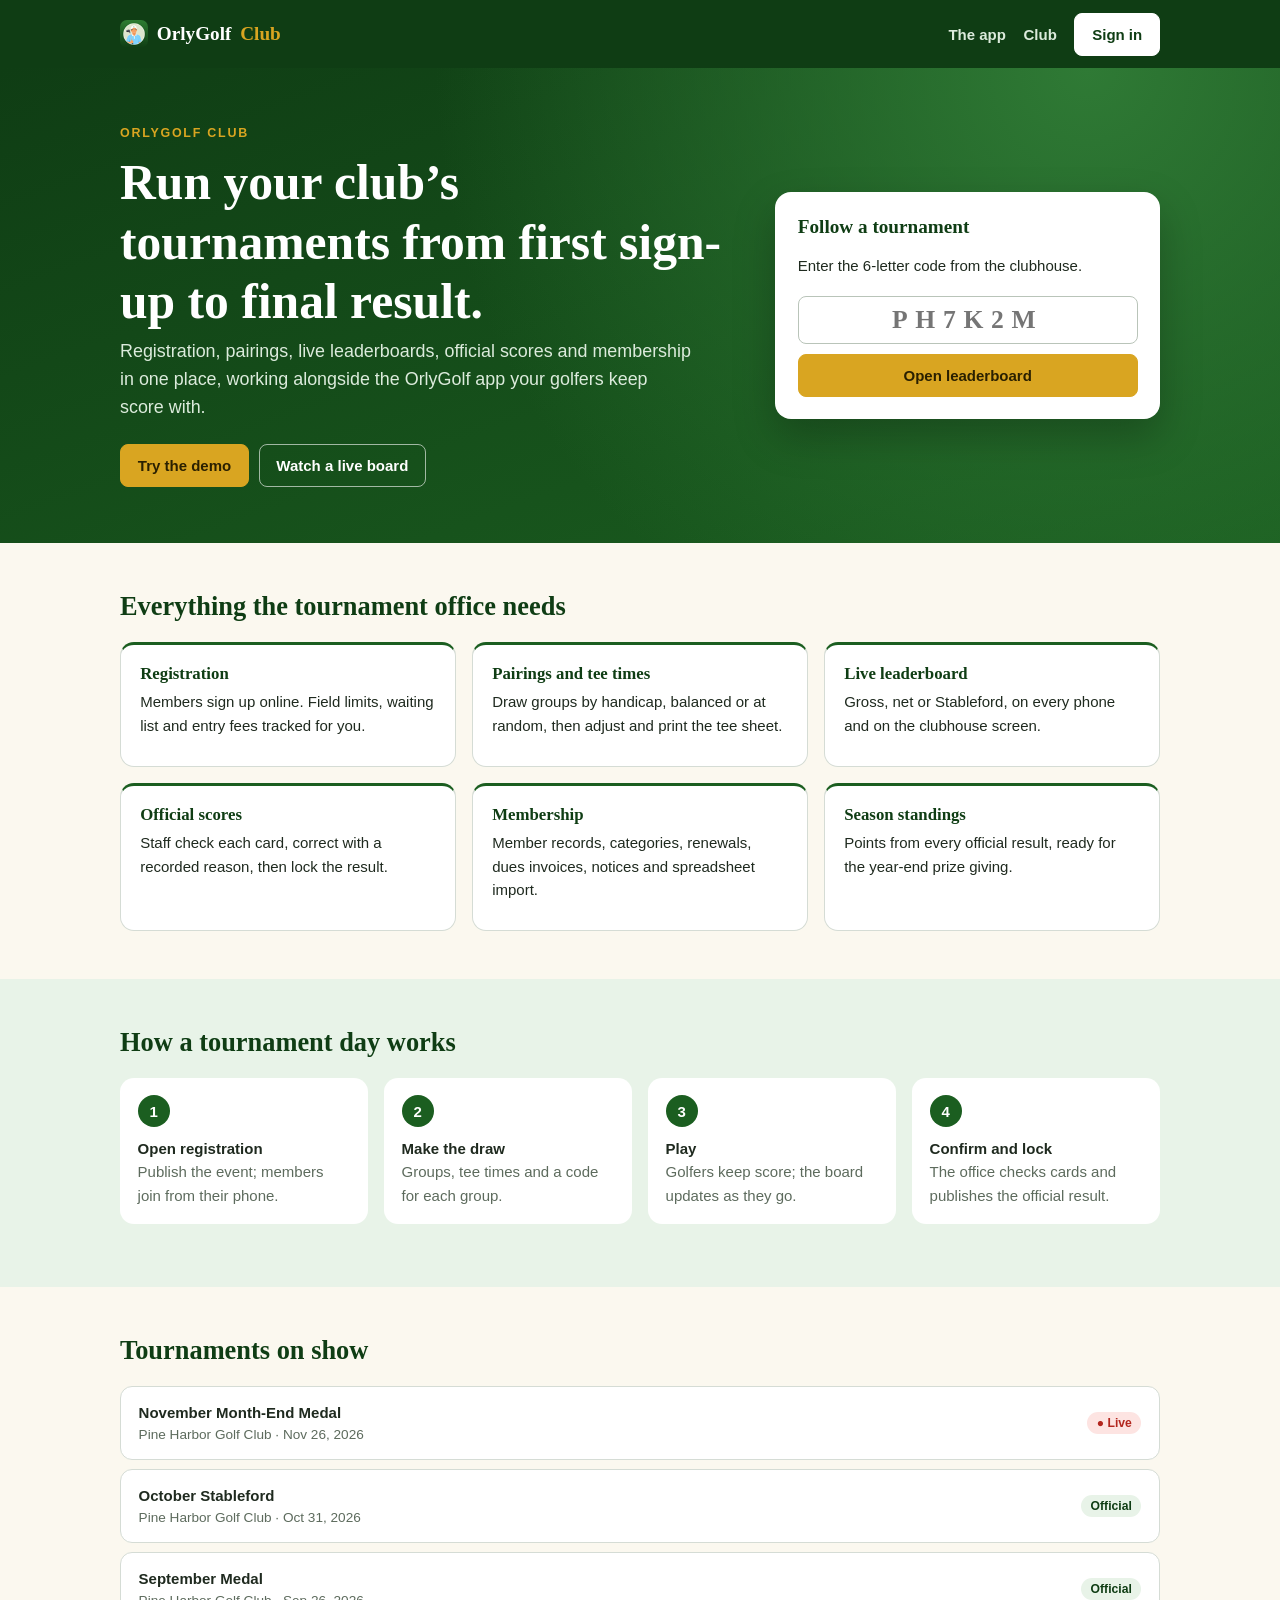
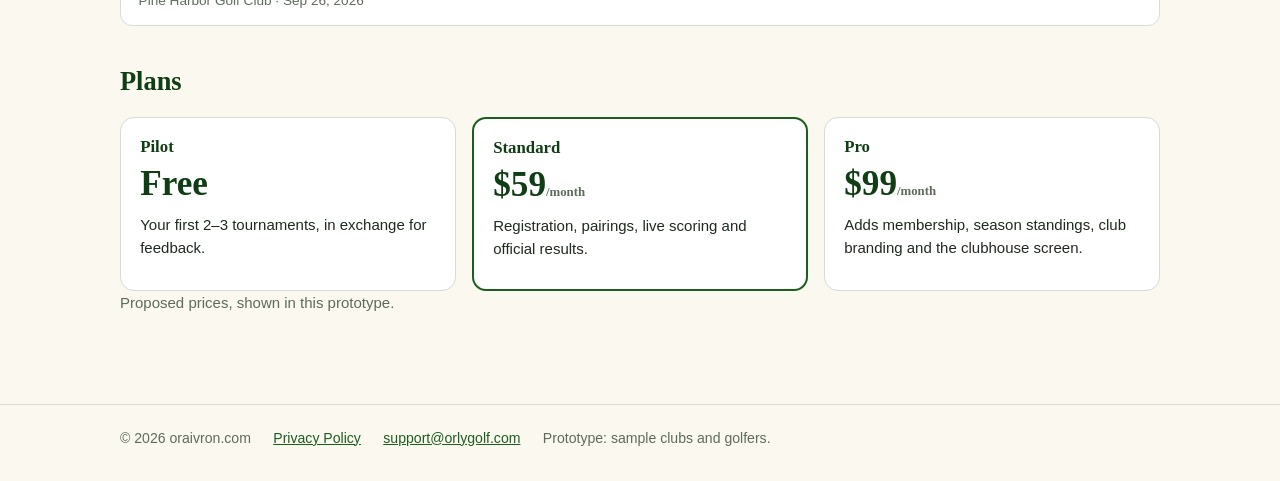
==== club/index.html @ 100352d3 "Add OrlyGolf Club prototype, site menu and home hero Co-Authored-By: Claude Sonnet 5.5 <noreply@anth" ====
<!DOCTYPE html>
<html lang="en">
<head>
  <meta charset="utf-8">
  <meta name="viewport" content="width=device-width, initial-scale=1">
  <title>OrlyGolf Club — tournaments and membership for golf clubs</title>
  <meta name="description" content="OrlyGolf Club: run club tournaments with live leaderboards and manage membership, working with the OrlyGolf app.">
  <meta name="robots" content="noindex">
  <link rel="icon" href="icon.png">
  <link rel="stylesheet" href="club.css">
</head>
<body>
  <div id="root"></div>
  <script src="app.js"></script>
</body>
</html>
---- club/club.css ----
:root { --green:#1b5e20; --green-dark:#0f3d14; --green-light:#e8f3e8; --paper:#fbf8ef; --ink:#1f2a1f; --soft:#5d6b5d; --line:#d5dcd5; --white:#fff; --gold:#d9a521; --red:#b3261e; --blue:#1a3fa8; --amber:#8a5a00;
  --serif:"Source Serif 4","Iowan Old Style","Palatino Linotype",Palatino,Georgia,serif; --sans:-apple-system,BlinkMacSystemFont,"Segoe UI",Roboto,Helvetica,Arial,sans-serif; }
* { box-sizing:border-box; }
body { margin:0; background:var(--paper); color:var(--ink); font:15px/1.55 var(--sans); }
h1,h2,h3 { font-family:var(--serif); color:var(--green-dark); line-height:1.2; margin:0 0 .4rem; }
h1 { font-size:1.9rem; } h2 { font-size:1.2rem; } h3 { font-size:1.05rem; }
p { margin:0 0 .6rem; } a { color:var(--green); } small { display:block; color:var(--soft); font-size:.8rem; }
code { background:var(--green-light); color:var(--green-dark); padding:.1rem .4rem; border-radius:5px; letter-spacing:.08em; font-size:.9em; }
.muted { color:var(--soft); } .pad { padding:0 1rem; } .error { color:var(--red); } .right { text-align:right; }
.row { display:flex; gap:.6rem; align-items:center; } .row.wrap { flex-wrap:wrap; align-items:flex-end; } .row.end { justify-content:flex-end; margin-top:1rem; }
input,select,textarea { font:inherit; color:inherit; background:var(--white); border:1px solid #b9c4b9; border-radius:8px; padding:.5rem .65rem; max-width:100%; }
input:focus-visible,select:focus-visible,textarea:focus-visible,button:focus-visible,a:focus-visible { outline:3px solid var(--gold); outline-offset:1px; }
input:disabled,select:disabled,textarea:disabled { background:#eef0ea; color:var(--soft); }
button { font:inherit; cursor:pointer; } button:disabled { cursor:not-allowed; opacity:.5; }
.btn { display:inline-block; background:var(--green); color:var(--white); border:1px solid var(--green); border-radius:8px; padding:.55rem 1.05rem; font-weight:600; text-decoration:none; white-space:nowrap; }
.btn:hover { background:var(--green-dark); color:var(--white); }
.btn.small { padding:.3rem .7rem; font-size:.87rem; } .btn.plainbtn { background:var(--white); color:var(--green-dark); border-color:#b9c4b9; } .btn.plainbtn:hover { background:var(--green-light); }
.btn.gold { background:var(--gold); border-color:var(--gold); color:#2a2000; } .btn.gold:hover { filter:brightness(1.07); }
.btn.light { background:var(--white); color:var(--green-dark); border-color:var(--white); } .btn.outline { background:transparent; border-color:rgba(255,255,255,.6); color:var(--white); }
.ghost { background:none; border:0; color:var(--green); font-weight:600; padding:.3rem .5rem; } .ghost.danger { color:var(--red); }
.linklike { background:none; border:0; padding:0; color:var(--green-dark); font-weight:600; }
.chip { border:1px solid var(--green); background:var(--white); color:var(--green); border-radius:99px; padding:.2rem .75rem; font-size:.82rem; font-weight:600; } .chip.on { background:var(--green); color:var(--white); }
.badge { display:inline-block; border-radius:99px; padding:.12rem .6rem; font-size:.76rem; font-weight:700; white-space:nowrap; } .badge::first-letter { text-transform:uppercase; }
.badge.green { background:var(--green-light); color:var(--green-dark); } .badge.grey { background:#e9ebe4; color:#4b574b; } .badge.amber { background:#fff1cc; color:var(--amber); } .badge.red { background:#fde4e2; color:var(--red); } .badge.blue { background:#e3e9fb; color:var(--blue); }
.brand { display:inline-flex; align-items:center; gap:.55rem; color:var(--white); text-decoration:none; font:700 1.2rem var(--serif); }
.brand img { border-radius:7px; } .brand em { font-style:normal; color:var(--gold); }

/* signed in */
.shell { display:grid; grid-template-columns:232px 1fr; min-height:100vh; }
aside { background:var(--green-dark); color:var(--white); padding:1.1rem .85rem; display:flex; flex-direction:column; gap:.9rem; position:sticky; top:0; height:100vh; }
.club-name { font-size:.8rem; color:#b9d4ba; margin:0; text-transform:uppercase; letter-spacing:.08em; }
aside nav { display:flex; flex-direction:column; gap:2px; }
aside nav a { color:#dcebdc; text-decoration:none; padding:.55rem .75rem; border-radius:8px; font-weight:500; white-space:nowrap; }
aside nav a:hover { background:rgba(255,255,255,.08); } aside nav a.on { background:var(--white); color:var(--green-dark); font-weight:700; }
.who { margin-top:auto; border-top:1px solid rgba(255,255,255,.18); padding-top:.8rem; display:flex; justify-content:space-between; align-items:center; gap:.5rem; }
.who small { color:#b9d4ba; } .who button { background:none; border:1px solid rgba(255,255,255,.4); color:var(--white); border-radius:8px; padding:.3rem .6rem; font-size:.82rem; white-space:nowrap; }
main { padding:1.6rem clamp(.9rem,3vw,2.2rem) 3rem; min-width:0; max-width:1240px; width:100%; }
.page-head { display:flex; justify-content:space-between; gap:1rem; align-items:flex-start; flex-wrap:wrap; margin-bottom:1.1rem; } .page-head p { color:var(--soft); margin:0; } .page-head .row { flex-wrap:wrap; }
.card { background:var(--white); border:1px solid var(--line); border-radius:14px; padding:1.1rem; margin-bottom:1rem; box-shadow:0 1px 2px rgba(15,61,20,.05); min-width:0; }
.card.flush { padding:0; overflow:hidden; } .card.flush>.card-head { padding:.85rem 1.1rem; margin:0; border-bottom:1px solid var(--line); }
.card-head { display:flex; justify-content:space-between; align-items:center; gap:.75rem; margin-bottom:.75rem; flex-wrap:wrap; } .card-head h2 { margin:0; } .card-head .row { flex-wrap:wrap; }
.stats { display:grid; grid-template-columns:repeat(auto-fit,minmax(160px,1fr)); gap:.8rem; margin-bottom:1rem; }
.stat { background:var(--white); border:1px solid var(--line); border-top:3px solid var(--green); border-radius:12px; padding:.75rem .95rem; }
.stat span { color:var(--soft); font-size:.82rem; } .stat strong { display:block; font:700 1.65rem var(--serif); color:var(--green-dark); }
.grid { display:grid; gap:1rem; align-items:start; } .grid.two { grid-template-columns:repeat(auto-fit,minmax(min(430px,100%),1fr)); } .grid.three { grid-template-columns:repeat(auto-fill,minmax(250px,1fr)); } .grid .card { margin:0; } .grid { margin-bottom:1rem; }
.table-wrap { overflow-x:auto; }
table { width:100%; border-collapse:collapse; }
th { text-align:left; font-size:.74rem; text-transform:uppercase; letter-spacing:.05em; color:var(--soft); background:#f5f6ef; padding:.5rem .8rem; white-space:nowrap; }
td { padding:.55rem .8rem; border-top:1px solid #e6ebe4; vertical-align:middle; }
tr.tap { cursor:pointer; } tr.tap:hover td { background:var(--green-light); } tr.mine td { background:#fff6da; }
.num { text-align:right; } .pos { font-weight:700; color:var(--green-dark); white-space:nowrap; } .score { font:700 1.05rem var(--serif); } .score.under { color:var(--red); }
.empty { text-align:center; color:var(--soft); padding:1.4rem; }
.nines { overflow-x:auto; } table.mini { font-size:.82rem; margin:.25rem 0; table-layout:fixed; min-width:420px; } .mini th,.mini td { text-align:center; padding:.25rem .1rem; border:1px solid var(--line); text-transform:none; letter-spacing:0; } .mini tr>th:first-child { width:52px; }
.mini span { display:inline-block; min-width:1.55em; line-height:1.5em; } .birdie { border:1.5px solid var(--red); border-radius:99px; color:var(--red); } .eagle { border:3px double var(--red); border-radius:99px; color:var(--red); } .bogey { border:1.5px solid var(--blue); color:var(--blue); } .double { border:3px double var(--blue); color:var(--blue); }
table.card-edit { min-width:900px; } .card-edit input { width:100%; padding:.25rem .1rem; text-align:center; border:0; -moz-appearance:textfield; appearance:textfield; } .card-edit input::-webkit-inner-spin-button { display:none; }
.tabs { display:flex; gap:.25rem; overflow-x:auto; border-bottom:2px solid var(--line); margin-bottom:1rem; }
.tabs button { background:none; border:0; border-bottom:3px solid transparent; margin-bottom:-2px; padding:.6rem .85rem; font-weight:600; color:var(--soft); white-space:nowrap; } .tabs button[aria-selected=true] { color:var(--green-dark); border-color:var(--green); }
.progress { display:flex; list-style:none; padding:0; margin:0 0 1rem; gap:3px; overflow-x:auto; } .progress li { flex:1; text-align:center; padding:.4rem .6rem; font-size:.78rem; font-weight:600; background:#e9ebe4; color:var(--soft); white-space:nowrap; border-radius:6px; } .progress li.done { background:var(--green-light); color:var(--green-dark); } .progress li.now { background:var(--green); color:var(--white); }
.notice { background:#fff4d6; border:1px solid #ecd28a; color:#5c3d00; border-radius:10px; padding:.65rem .9rem; margin-bottom:1rem; display:flex; flex-wrap:wrap; gap:.4rem 1rem; align-items:center; }
.sim { display:flex; justify-content:space-between; flex-wrap:wrap; gap:.6rem; align-items:center; border:1.5px dashed var(--gold); background:#fffaea; border-radius:10px; padding:.65rem .9rem; margin-bottom:1rem; }
.bar { height:8px; background:#e3e8df; border-radius:9px; overflow:hidden; min-width:90px; } .bar i { display:block; height:100%; background:var(--green); }
.timeline,.plain { list-style:none; padding:0; margin:0; } .timeline li { padding:.5rem 0 .5rem .9rem; border-left:3px solid var(--green-light); } .timeline span { display:block; color:var(--soft); font-size:.8rem; }
.plain li { display:flex; justify-content:space-between; gap:.5rem; align-items:center; padding:.4rem 0; border-top:1px solid #e6ebe4; } .plain small { display:inline; }
.group-code { margin:.7rem 0 0; font-size:.85rem; color:var(--soft); }
.field { display:flex; flex-direction:column; gap:.25rem; margin-bottom:.4rem; } .field>span { font-size:.82rem; font-weight:600; color:var(--soft); }
.form-grid { display:grid; grid-template-columns:repeat(auto-fill,minmax(200px,1fr)); gap:.5rem .9rem; align-items:end; } .form-grid .check,.form-grid .error { grid-column:1/-1; } .form-grid .btn { justify-self:start; margin-bottom:.4rem; }
.check { display:flex; gap:.55rem; align-items:center; padding:.35rem 0; } .tiny { width:5rem; }
.filters { display:flex; gap:.6rem; flex-wrap:wrap; padding:.75rem 1.1rem; border-bottom:1px solid var(--line); } .filters input[type=search] { flex:1; min-width:200px; }
.scrim { position:fixed; inset:0; background:rgba(10,30,12,.55); display:grid; place-items:center; padding:1rem; z-index:20; } .modal { background:var(--white); border-radius:16px; padding:1.25rem; width:min(760px,100%); max-height:90vh; overflow:auto; } .modal textarea { width:100%; margin:.6rem 0; }
.score-block { border-top:1px solid var(--line); padding:.7rem 0; } .score-inputs { display:grid; grid-template-columns:repeat(9,1fr); gap:5px; } .score-inputs label { text-align:center; font-size:.75rem; font-weight:700; } .score-inputs small { font-size:.66rem; font-weight:400; } .score-inputs input { width:100%; text-align:center; padding:.35rem 0; font-weight:700; }
.demo-note { font-size:.78rem; color:var(--soft); text-align:center; margin-top:2rem; }
.section { margin-top:1.4rem; }
.tee { background:var(--green-light); border-radius:8px; padding:.55rem .8rem; }
.hole-nav { display:flex; justify-content:space-between; align-items:center; text-align:center; margin-bottom:.8rem; } .hole-nav strong { display:block; font:700 1.5rem var(--serif); } .hole-nav span { color:var(--soft); } .hole-nav .btn { font-size:1.5rem; line-height:1; padding:.5rem 1.1rem; }
.stepper { display:flex; justify-content:space-between; align-items:center; gap:.7rem; padding:.6rem 0; border-top:1px solid var(--line); font-weight:600; } .stepper div { display:flex; gap:.4rem; } .stepper button { width:3rem; height:3rem; border-radius:10px; border:1px solid #b9c4b9; background:var(--white); font-size:1.4rem; } .stepper .value { background:var(--paper); font:700 1.5rem var(--serif); color:var(--blue); }
.wide-btn { width:100%; padding:.8rem; }
.member-card { background:linear-gradient(135deg,var(--green-dark),var(--green)); color:var(--white); border-radius:18px; padding:1.4rem; max-width:430px; margin-bottom:1rem; box-shadow:0 8px 24px rgba(15,61,20,.25); } .member-card h2 { color:var(--white); font-size:1.7rem; margin:.8rem 0 1rem; } .member-card p { color:var(--gold); font-weight:700; margin:0; } .member-card div { display:flex; justify-content:space-between; gap:.5rem; flex-wrap:wrap; font-size:.85rem; text-transform:capitalize; }

/* public */
.wide { max-width:1080px; margin:0 auto; padding:0 1.25rem; }
.top { background:var(--green-dark); padding:.8rem 0; } .top .wide { display:flex; justify-content:space-between; align-items:center; gap:1rem; } .top nav { display:flex; gap:1.1rem; align-items:center; } .top nav a:not(.btn) { color:#dcebdc; text-decoration:none; font-weight:600; }
.hero { background:radial-gradient(circle at 85% 0,#2f7a35 0,transparent 55%),linear-gradient(160deg,var(--green-dark),var(--green)); color:var(--white); padding:3.5rem 0; }
.hero-grid { display:grid; grid-template-columns:1.6fr 1fr; gap:2.5rem; align-items:center; } .hero h1 { color:var(--white); font-size:clamp(2rem,4.5vw,3.1rem); } .lede { font-size:1.12rem; color:#dcebdc; max-width:36rem; margin-bottom:1.4rem; }
.eyebrow { color:var(--gold); text-transform:uppercase; letter-spacing:.14em; font-weight:700; font-size:.78rem; }
.code-box { background:var(--white); color:var(--ink); border-radius:16px; padding:1.4rem; display:flex; flex-direction:column; gap:.6rem; box-shadow:0 18px 40px rgba(0,0,0,.25); } .code-box input { font:700 1.6rem var(--serif); letter-spacing:.3em; text-align:center; width:100%; }
.band { padding:3rem 0; } .band.alt { background:var(--green-light); } .band h2 { font-size:1.65rem; margin-bottom:1.2rem; }
.features-grid,.plans { display:grid; grid-template-columns:repeat(auto-fit,minmax(260px,1fr)); gap:1rem; }
.features-grid article,.plans article { background:var(--white); border:1px solid var(--line); border-radius:14px; padding:1.2rem; } .features-grid article { border-top:3px solid var(--green); }
.plans .featured { border:2px solid var(--green); } .price { font:700 2.2rem var(--serif); color:var(--green-dark); } .price small { display:inline; }
.steps { display:grid; grid-template-columns:repeat(auto-fit,minmax(200px,1fr)); gap:1rem; padding:0; list-style:none; counter-reset:s; } .steps li { counter-increment:s; background:var(--white); border-radius:14px; padding:1.1rem; } .steps li::before { content:counter(s); display:grid; place-items:center; width:2rem; height:2rem; border-radius:99px; background:var(--green); color:var(--white); font-weight:700; margin-bottom:.6rem; } .steps b { display:block; } .steps span { color:var(--soft); }
.event-list { display:grid; gap:.6rem; margin-bottom:2.5rem; } .event { display:flex; justify-content:space-between; align-items:center; gap:1rem; background:var(--white); border:1px solid var(--line); border-radius:12px; padding:.85rem 1.1rem; text-decoration:none; color:var(--ink); } .event:hover { border-color:var(--green); } .event span:not(.badge) { display:block; color:var(--soft); font-size:.85rem; }
.event-head { background:var(--green); color:var(--white); padding:1.6rem 0; margin-bottom:1rem; } .event-head h1 { color:var(--white); }
.login { display:grid; grid-template-columns:repeat(auto-fit,minmax(300px,1fr)); gap:1rem; padding-top:2rem; padding-bottom:2rem; align-items:start; } .login form .btn { margin-top:.4rem; }
.demo-list { display:grid; gap:.5rem; margin-bottom:.8rem; } .demo-list button { display:flex; justify-content:space-between; align-items:center; gap:.8rem; text-align:left; background:var(--paper); border:1px solid var(--line); border-radius:10px; padding:.65rem .85rem; } .demo-list button:hover { border-color:var(--green); background:var(--green-light); }
.site-foot { border-top:1px solid var(--line); padding:1.4rem 0 2rem; margin-top:2rem; color:var(--soft); font-size:.88rem; } .site-foot .wide { display:flex; gap:.6rem 1.4rem; flex-wrap:wrap; }

/* clubhouse screen */
.tv { position:fixed; inset:0; overflow:auto; background:#0a2a0e; color:var(--white); padding:2.5vh 3vw; display:flex; flex-direction:column; font-size:clamp(14px,2.5vh,34px); }
.tv header,.tv footer { display:flex; justify-content:space-between; align-items:center; gap:1rem; } .tv h1 { color:var(--white); font-size:2em; margin:0; } .tv header p { color:var(--gold); text-transform:uppercase; letter-spacing:.14em; margin:0; font-weight:700; } .tv-side { display:flex; gap:1rem; align-items:center; font-weight:700; }
.tv table { margin:2vh 0; font-size:1.2em; } .tv th { background:transparent; color:#9fc4a1; font-size:.6em; } .tv td { border-top:1px solid rgba(255,255,255,.14); padding:.28em .6em; } .tv td:first-child { color:var(--gold); font-weight:700; } .tv .big { font:700 1.2em var(--serif); } .tv th:nth-child(n+3),.tv td:nth-child(n+3) { text-align:right; }
.tv footer { margin-top:auto; color:#b9d4ba; font-size:.75em; flex-wrap:wrap; } .tv footer a { color:#b9d4ba; }

.print-only { display:none; }
@media (max-width:820px) {
  .shell { display:block; }
  aside { position:static; height:auto; padding:.75rem .85rem; gap:.5rem; }
  aside nav { flex-direction:row; overflow-x:auto; }
  .who { margin:0; border:0; padding:0; position:absolute; right:.85rem; top:.7rem; } .who>span { display:none; }
  .hero-grid { grid-template-columns:1fr; } .hero { padding:2.2rem 0; }
  .hide-sm { display:none; } th,td { padding-left:.5rem; padding-right:.5rem; }
  .score-inputs { grid-template-columns:repeat(6,1fr); }
}
@media print {
  aside,.tabs,.progress,.page-head .row,.card-head .row,button,select,.demo-note,.sim,.notice { display:none !important; }
  .shell { display:block; } body { background:#fff; } .card:has(>.row.wrap) { display:none; } .print-only { display:block; padding:.5rem .8rem; } .grid.three { grid-template-columns:1fr 1fr; } .card { break-inside:avoid; box-shadow:none; }
}
@media (max-width:480px) {
  .top .wide { padding:0 .8rem; gap:.5rem; } .top .brand { font-size:1.05rem; gap:.4rem; white-space:nowrap; } .top nav { gap:.6rem; font-size:.85rem; } .top nav a:first-child:not(:nth-last-child(2)) { display:none; } .top .btn { padding:.4rem .6rem; }
}
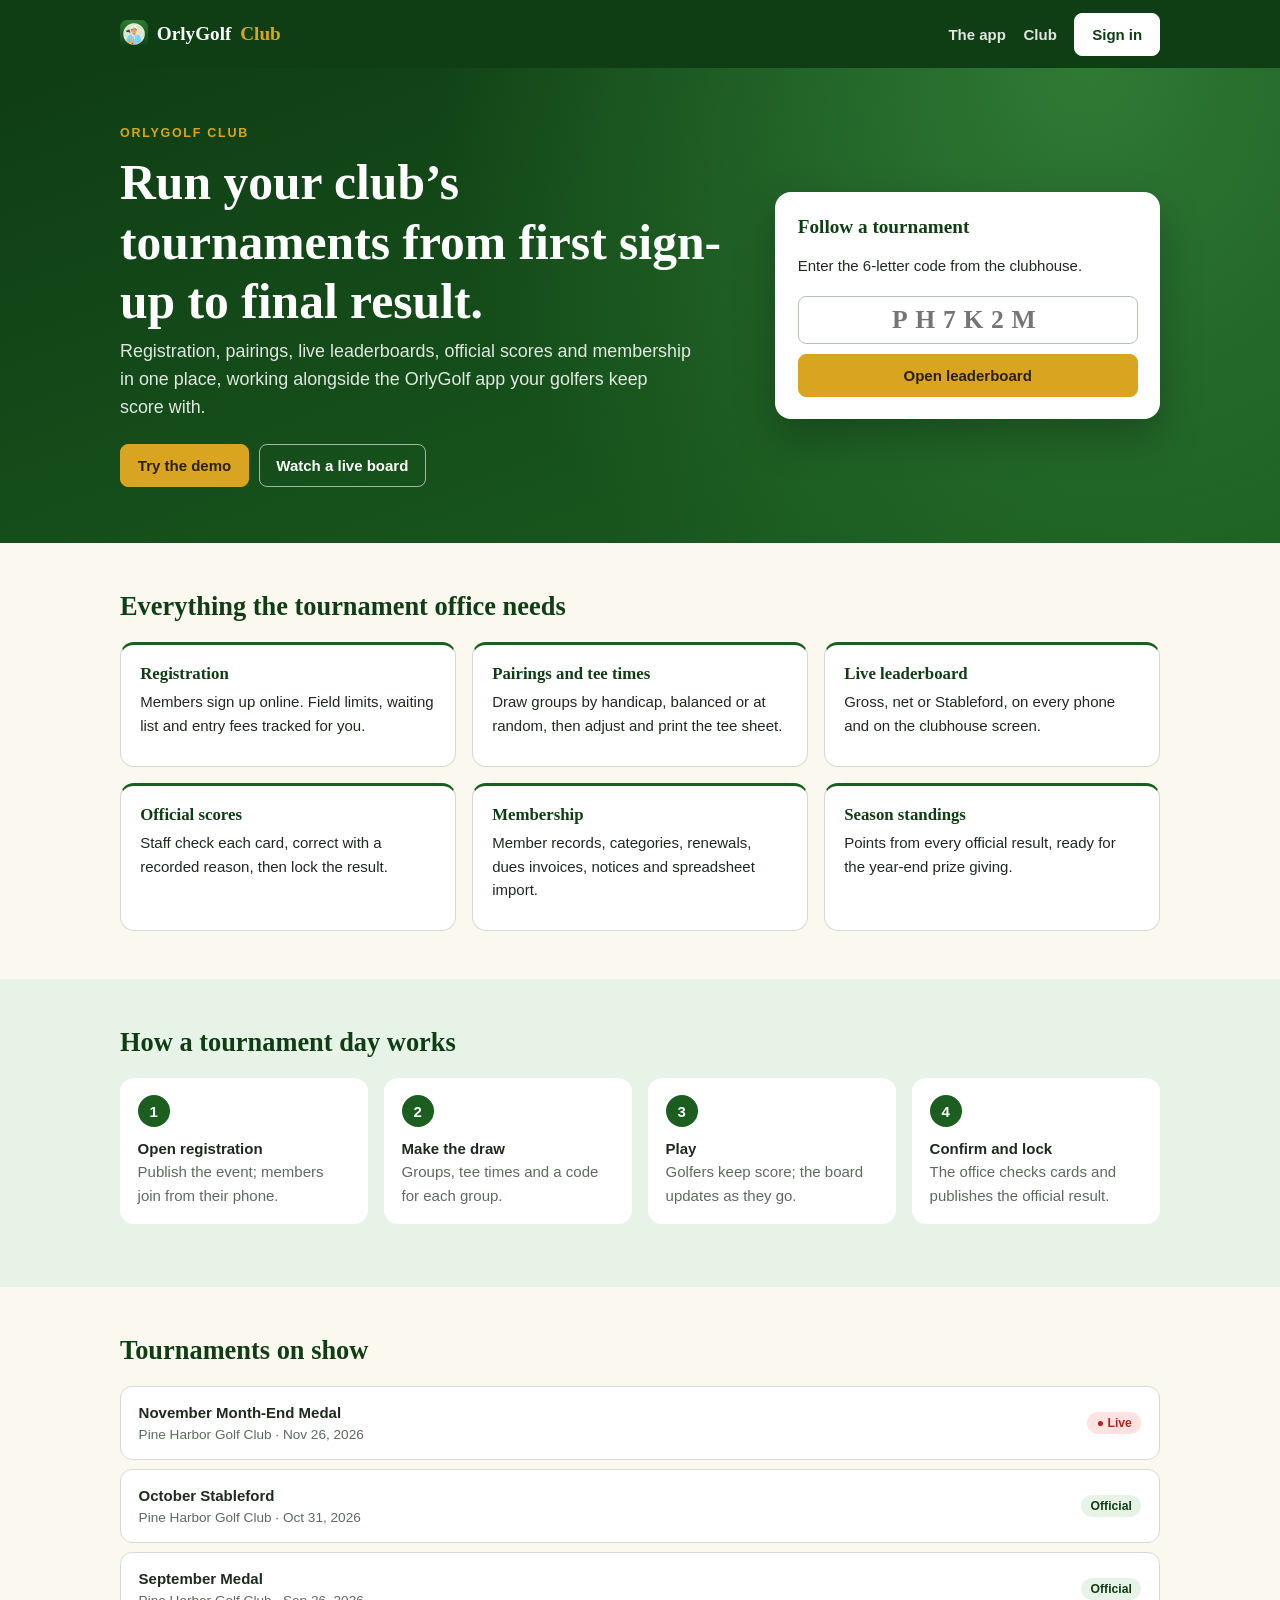
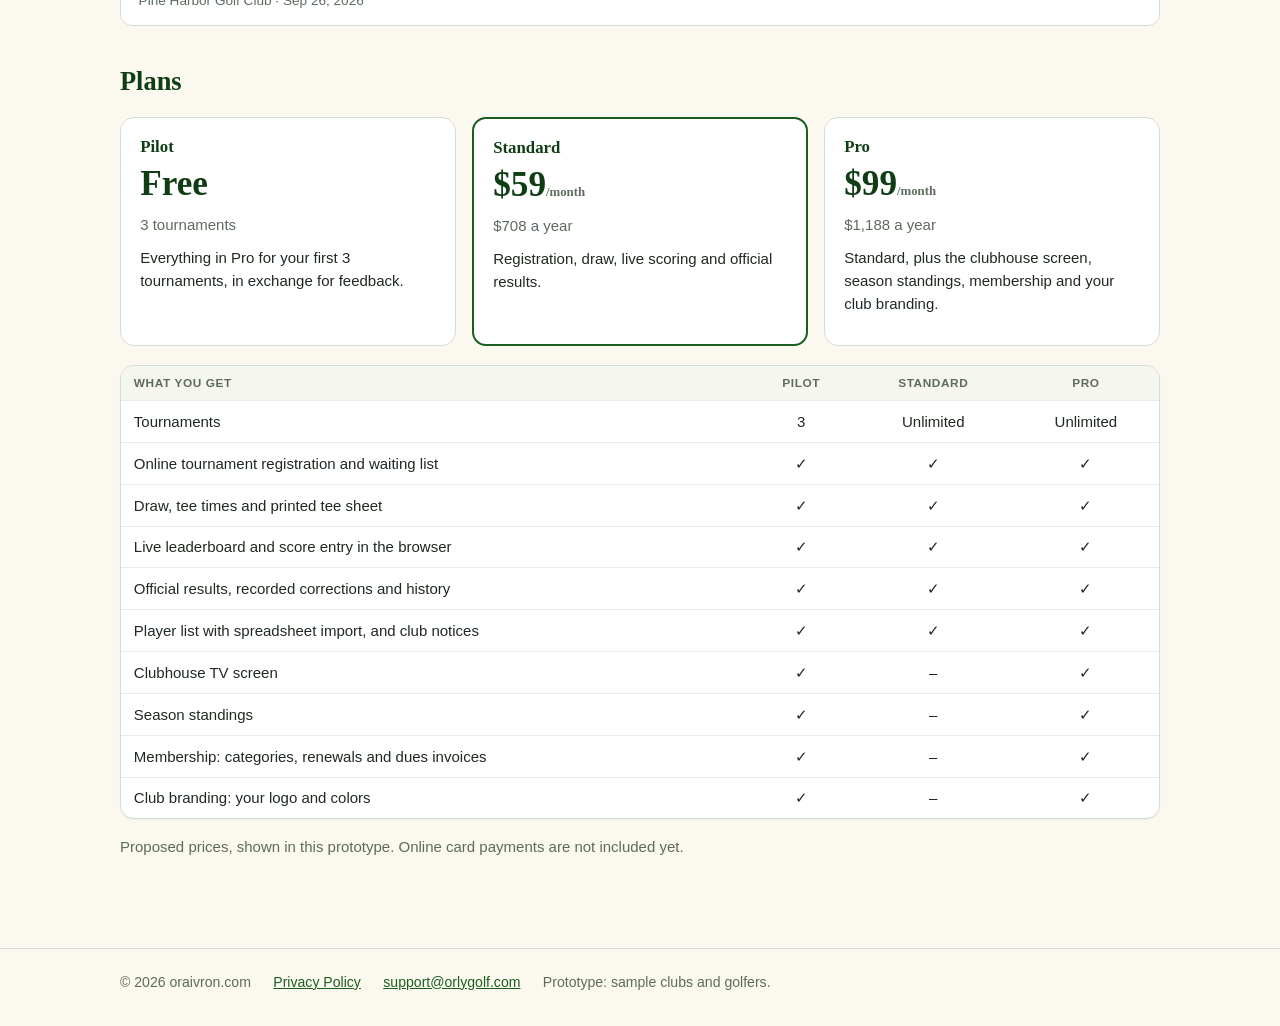
==== commit 4f6a48f9: "Club: plans control features, club branding, pricing comparison Co-Authored-By: Claude Sonnet 5.5 <n" ====
--- a/club/index.html
+++ b/club/index.html
@@ -7,10 +7,10 @@
   <meta name="description" content="OrlyGolf Club: run club tournaments with live leaderboards and manage membership, working with the OrlyGolf app.">
   <meta name="robots" content="noindex">
   <link rel="icon" href="icon.png">
-  <link rel="stylesheet" href="club.css">
+  <link rel="stylesheet" href="club.css?v=e9f1cda8">
 </head>
 <body>
   <div id="root"></div>
-  <script src="app.js"></script>
+  <script src="app.js?v=285fde5b"></script>
 </body>
 </html>
--- a/club/club.css
+++ b/club/club.css
@@ -28,12 +28,12 @@
 /* signed in */
 .shell { display:grid; grid-template-columns:232px 1fr; min-height:100vh; }
 aside { background:var(--green-dark); color:var(--white); padding:1.1rem .85rem; display:flex; flex-direction:column; gap:.9rem; position:sticky; top:0; height:100vh; }
-.club-name { font-size:.8rem; color:#b9d4ba; margin:0; text-transform:uppercase; letter-spacing:.08em; }
+.club-name { font-size:.8rem; color:rgba(255,255,255,.72); margin:0; text-transform:uppercase; letter-spacing:.08em; }
 aside nav { display:flex; flex-direction:column; gap:2px; }
-aside nav a { color:#dcebdc; text-decoration:none; padding:.55rem .75rem; border-radius:8px; font-weight:500; white-space:nowrap; }
+aside nav a { color:rgba(255,255,255,.87); text-decoration:none; padding:.55rem .75rem; border-radius:8px; font-weight:500; white-space:nowrap; }
 aside nav a:hover { background:rgba(255,255,255,.08); } aside nav a.on { background:var(--white); color:var(--green-dark); font-weight:700; }
 .who { margin-top:auto; border-top:1px solid rgba(255,255,255,.18); padding-top:.8rem; display:flex; justify-content:space-between; align-items:center; gap:.5rem; }
-.who small { color:#b9d4ba; } .who button { background:none; border:1px solid rgba(255,255,255,.4); color:var(--white); border-radius:8px; padding:.3rem .6rem; font-size:.82rem; white-space:nowrap; }
+.who small { color:rgba(255,255,255,.72); } .who button { background:none; border:1px solid rgba(255,255,255,.4); color:var(--white); border-radius:8px; padding:.3rem .6rem; font-size:.82rem; white-space:nowrap; }
 main { padding:1.6rem clamp(.9rem,3vw,2.2rem) 3rem; min-width:0; max-width:1240px; width:100%; }
 .page-head { display:flex; justify-content:space-between; gap:1rem; align-items:flex-start; flex-wrap:wrap; margin-bottom:1.1rem; } .page-head p { color:var(--soft); margin:0; } .page-head .row { flex-wrap:wrap; }
 .card { background:var(--white); border:1px solid var(--line); border-radius:14px; padding:1.1rem; margin-bottom:1rem; box-shadow:0 1px 2px rgba(15,61,20,.05); min-width:0; }
@@ -78,9 +78,9 @@
 
 /* public */
 .wide { max-width:1080px; margin:0 auto; padding:0 1.25rem; }
-.top { background:var(--green-dark); padding:.8rem 0; } .top .wide { display:flex; justify-content:space-between; align-items:center; gap:1rem; } .top nav { display:flex; gap:1.1rem; align-items:center; } .top nav a:not(.btn) { color:#dcebdc; text-decoration:none; font-weight:600; }
+.top { background:var(--green-dark); padding:.8rem 0; } .top .wide { display:flex; justify-content:space-between; align-items:center; gap:1rem; } .top nav { display:flex; gap:1.1rem; align-items:center; } .top nav a:not(.btn) { color:rgba(255,255,255,.87); text-decoration:none; font-weight:600; }
 .hero { background:radial-gradient(circle at 85% 0,#2f7a35 0,transparent 55%),linear-gradient(160deg,var(--green-dark),var(--green)); color:var(--white); padding:3.5rem 0; }
-.hero-grid { display:grid; grid-template-columns:1.6fr 1fr; gap:2.5rem; align-items:center; } .hero h1 { color:var(--white); font-size:clamp(2rem,4.5vw,3.1rem); } .lede { font-size:1.12rem; color:#dcebdc; max-width:36rem; margin-bottom:1.4rem; }
+.hero-grid { display:grid; grid-template-columns:1.6fr 1fr; gap:2.5rem; align-items:center; } .hero h1 { color:var(--white); font-size:clamp(2rem,4.5vw,3.1rem); } .lede { font-size:1.12rem; color:rgba(255,255,255,.87); max-width:36rem; margin-bottom:1.4rem; }
 .eyebrow { color:var(--gold); text-transform:uppercase; letter-spacing:.14em; font-weight:700; font-size:.78rem; }
 .code-box { background:var(--white); color:var(--ink); border-radius:16px; padding:1.4rem; display:flex; flex-direction:column; gap:.6rem; box-shadow:0 18px 40px rgba(0,0,0,.25); } .code-box input { font:700 1.6rem var(--serif); letter-spacing:.3em; text-align:center; width:100%; }
 .band { padding:3rem 0; } .band.alt { background:var(--green-light); } .band h2 { font-size:1.65rem; margin-bottom:1.2rem; }
@@ -95,13 +95,18 @@
 .site-foot { border-top:1px solid var(--line); padding:1.4rem 0 2rem; margin-top:2rem; color:var(--soft); font-size:.88rem; } .site-foot .wide { display:flex; gap:.6rem 1.4rem; flex-wrap:wrap; }
 
 /* clubhouse screen */
-.tv { position:fixed; inset:0; overflow:auto; background:#0a2a0e; color:var(--white); padding:2.5vh 3vw; display:flex; flex-direction:column; font-size:clamp(14px,2.5vh,34px); }
+.tv { position:fixed; inset:0; overflow:auto; background:var(--tv,#0a2a0e); color:var(--white); padding:2.5vh 3vw; display:flex; flex-direction:column; font-size:clamp(14px,2.5vh,34px); }
 .tv header,.tv footer { display:flex; justify-content:space-between; align-items:center; gap:1rem; } .tv h1 { color:var(--white); font-size:2em; margin:0; } .tv header p { color:var(--gold); text-transform:uppercase; letter-spacing:.14em; margin:0; font-weight:700; } .tv-side { display:flex; gap:1rem; align-items:center; font-weight:700; }
-.tv table { margin:2vh 0; font-size:1.2em; } .tv th { background:transparent; color:#9fc4a1; font-size:.6em; } .tv td { border-top:1px solid rgba(255,255,255,.14); padding:.28em .6em; } .tv td:first-child { color:var(--gold); font-weight:700; } .tv .big { font:700 1.2em var(--serif); } .tv th:nth-child(n+3),.tv td:nth-child(n+3) { text-align:right; }
-.tv footer { margin-top:auto; color:#b9d4ba; font-size:.75em; flex-wrap:wrap; } .tv footer a { color:#b9d4ba; }
+.tv table { margin:2vh 0; font-size:1.2em; } .tv th { background:transparent; color:rgba(255,255,255,.65); font-size:.6em; } .tv td { border-top:1px solid rgba(255,255,255,.14); padding:.28em .6em; } .tv td:first-child { color:var(--gold); font-weight:700; } .tv .big { font:700 1.2em var(--serif); } .tv th:nth-child(n+3),.tv td:nth-child(n+3) { text-align:right; }
+.tv footer { margin-top:auto; color:rgba(255,255,255,.72); font-size:.75em; flex-wrap:wrap; } .tv footer a { color:rgba(255,255,255,.72); }
 
+.club-logo { max-height:54px; max-width:150px; object-fit:contain; background:#fff; border-radius:8px; padding:4px; }
+.club-id { display:flex; flex-direction:column; align-items:flex-start; gap:.5rem; } .event-head .club-logo { margin-bottom:.6rem; display:block; } .tv header .club-logo { max-height:9vh; max-width:16vw; } .tv-title { margin-right:auto; }
+.member-card .club-logo { margin-bottom:.6rem; display:block; } input[type=color] { width:5rem; height:2.5rem; padding:.2rem; }
+.compare { margin-top:1.2rem; } .compare td:nth-child(n+2), .compare th:nth-child(n+2) { text-align:center; } .compare td:first-child { min-width:11rem; }
 .print-only { display:none; }
 @media (max-width:820px) {
+  .club-id { flex-direction:row; align-items:center; } .club-id .club-logo { max-height:34px; }
   .shell { display:block; }
   aside { position:static; height:auto; padding:.75rem .85rem; gap:.5rem; }
   aside nav { flex-direction:row; overflow-x:auto; }
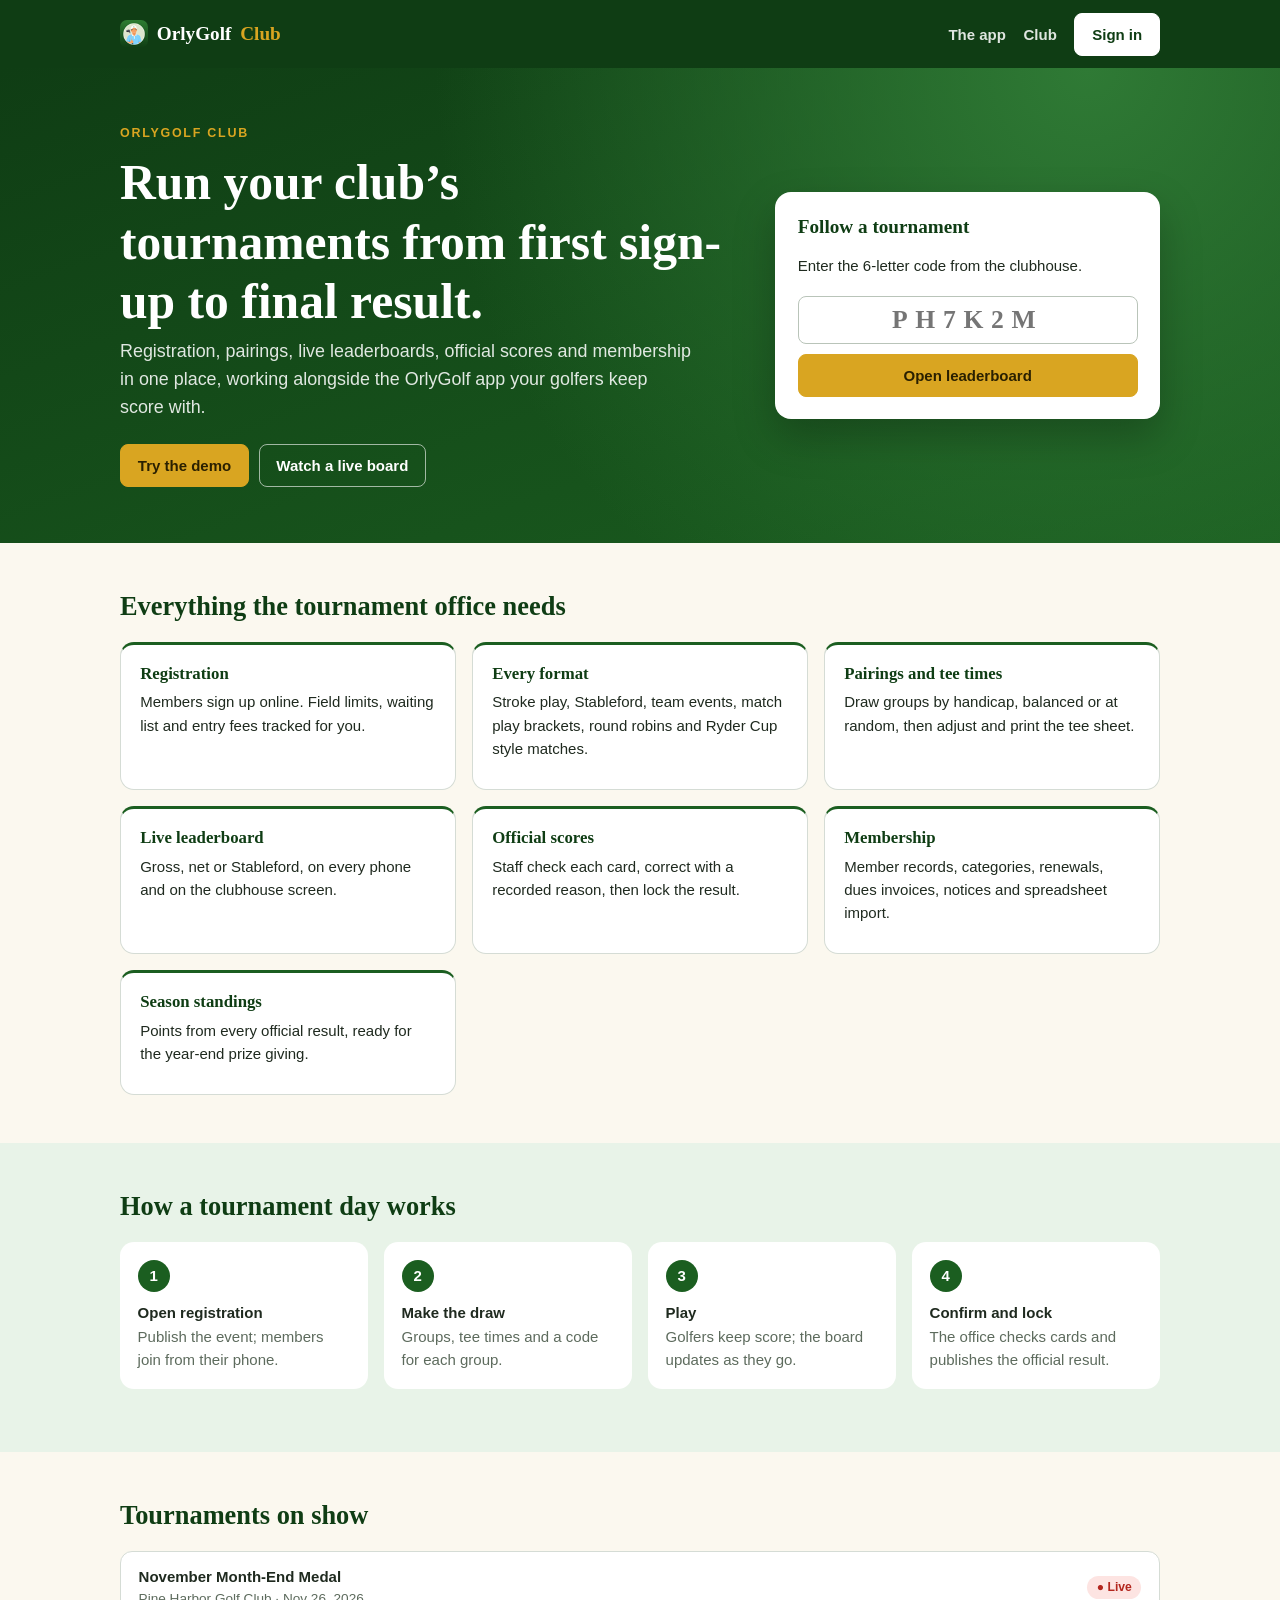
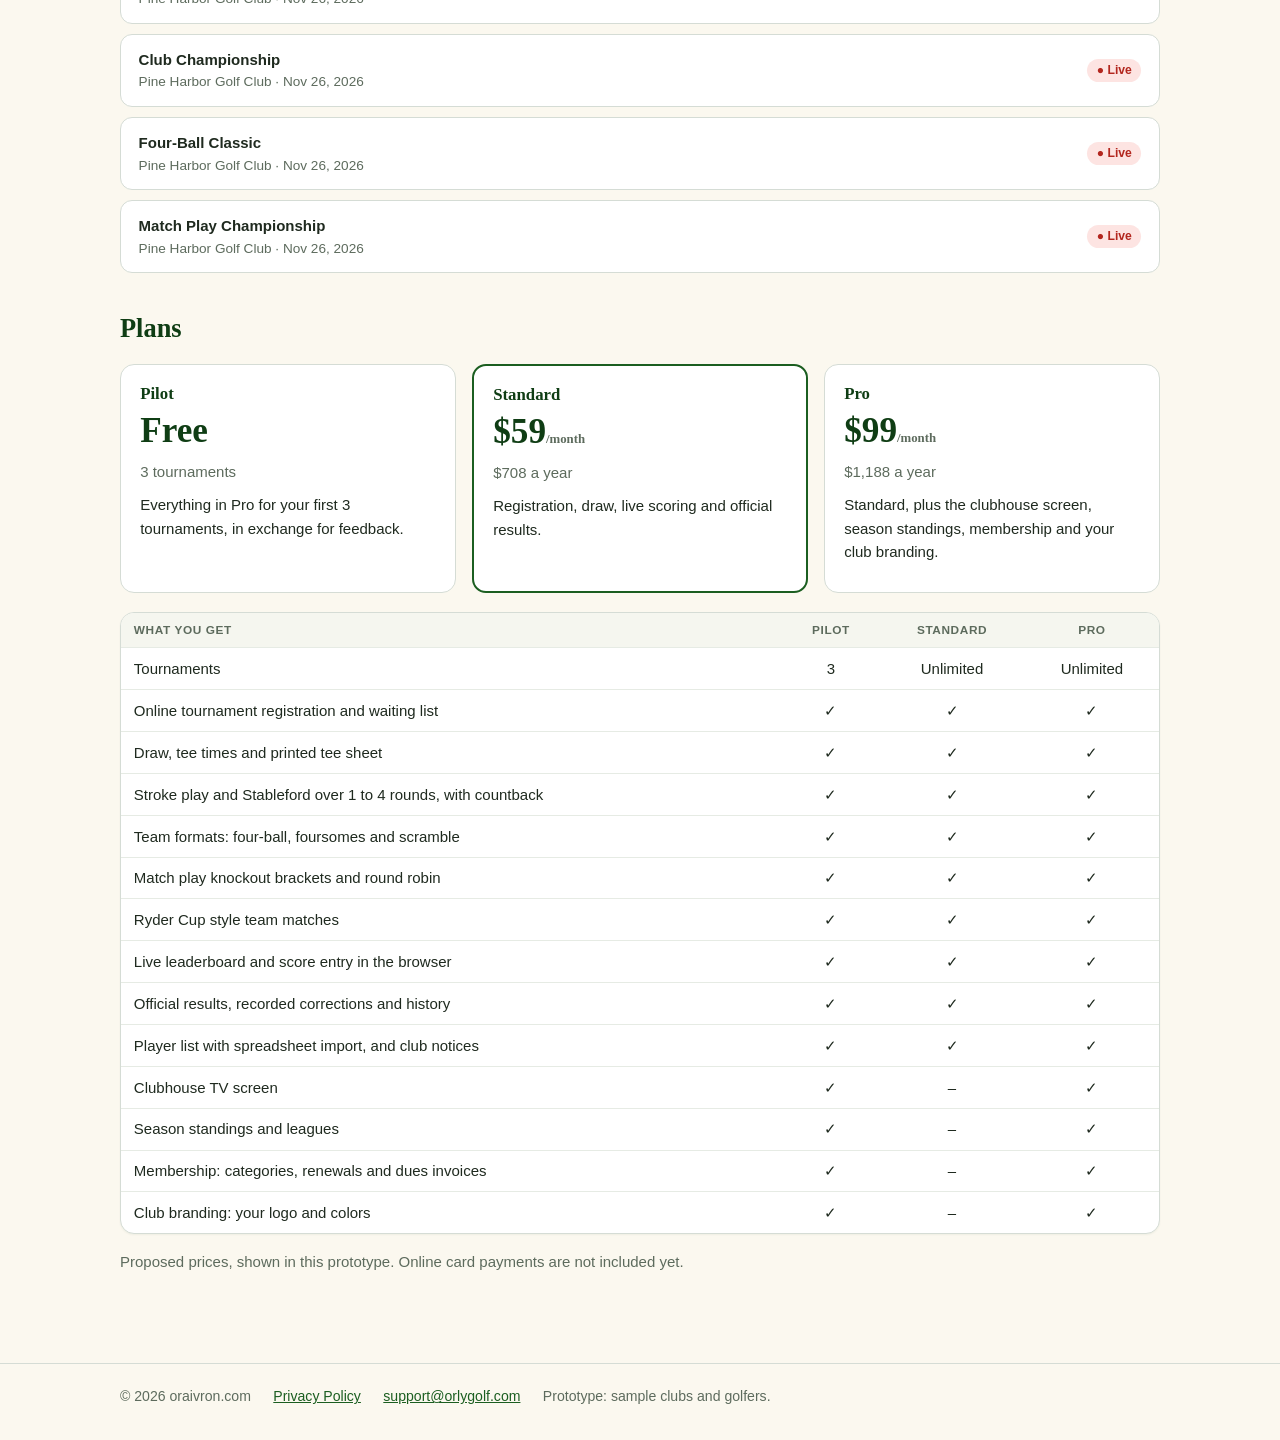
==== commit ecb0356c: "Club: all competition formats including Ryder Cup style, and leagues Co-Authored-By: Claude Sonnet 5" ====
--- a/club/index.html
+++ b/club/index.html
@@ -7,10 +7,10 @@
   <meta name="description" content="OrlyGolf Club: run club tournaments with live leaderboards and manage membership, working with the OrlyGolf app.">
   <meta name="robots" content="noindex">
   <link rel="icon" href="icon.png">
-  <link rel="stylesheet" href="club.css?v=e9f1cda8">
+  <link rel="stylesheet" href="club.css?v=84d89973">
 </head>
 <body>
   <div id="root"></div>
-  <script src="app.js?v=285fde5b"></script>
+  <script src="app.js?v=0c22414e"></script>
 </body>
 </html>
--- a/club/club.css
+++ b/club/club.css
@@ -104,8 +104,16 @@
 .club-id { display:flex; flex-direction:column; align-items:flex-start; gap:.5rem; } .event-head .club-logo { margin-bottom:.6rem; display:block; } .tv header .club-logo { max-height:9vh; max-width:16vw; } .tv-title { margin-right:auto; }
 .member-card .club-logo { margin-bottom:.6rem; display:block; } input[type=color] { width:5rem; height:2.5rem; padding:.2rem; }
 .compare { margin-top:1.2rem; } .compare td:nth-child(n+2), .compare th:nth-child(n+2) { text-align:center; } .compare td:first-child { min-width:11rem; }
+.matches { list-style:none; margin:0 0 .8rem; padding:0; } .matches li { display:flex; justify-content:space-between; gap:.8rem; align-items:center; border:1px solid var(--line); border-radius:10px; padding:.5rem .75rem; margin-bottom:.45rem; background:var(--white); } .matches li.tap { cursor:pointer; } .matches li.tap:hover { border-color:var(--green); }
+.matches div { display:flex; flex-direction:column; min-width:0; } .matches div small { line-height:1; } .side { font-weight:600; } .side.won { color:var(--green-dark); font-weight:800; } .side.won::after { content:' ✓'; } .side i { display:inline-block; width:.7rem; height:.7rem; border-radius:3px; margin-right:.45rem; } .status { text-align:right; font-size:.82rem; color:var(--soft); max-width:50%; }
+.bracket { display:flex; gap:1rem; overflow-x:auto; padding:1rem; } .bracket section { flex:1 0 235px; display:flex; flex-direction:column; } .bracket .matches { flex:1; display:flex; flex-direction:column; justify-content:space-around; } .bracket .matches li { flex-direction:column; align-items:flex-start; gap:.25rem; } .bracket .status { text-align:left; max-width:100%; }
+.pad { padding:1rem; } .pad h3 { margin-top:.6rem; } .muted.pad { padding:0 1rem; }
+.ryder { display:grid; grid-template-columns:1fr 1fr; gap:.6rem; margin-bottom:1rem; text-align:center; } .ryder div { color:#fff; border-radius:12px; padding:.8rem; } .ryder span { display:block; font-weight:700; } .ryder strong { display:block; font:700 2.6em var(--serif); line-height:1.15; } .ryder small { color:rgba(255,255,255,.85); } .ryder p { grid-column:1/-1; margin:0; font-weight:700; }
+.tv .ryder { margin:1.5vh 0 0; } .tv .ryder strong { font-size:2em; } .tv .ryder small { font-size:.6em; }
+.pairing { display:grid; grid-template-columns:auto 1fr 1fr; gap:.6rem; align-items:center; border-top:1px solid var(--line); padding:.5rem 0; } .pairing span { border-left:4px solid; padding-left:.5rem; } .pairing select { flex:1; min-width:8rem; }
 .print-only { display:none; }
 @media (max-width:820px) {
+  .pairing { grid-template-columns:1fr; } .ryder strong { font-size:2em; }
   .club-id { flex-direction:row; align-items:center; } .club-id .club-logo { max-height:34px; }
   .shell { display:block; }
   aside { position:static; height:auto; padding:.75rem .85rem; gap:.5rem; }
